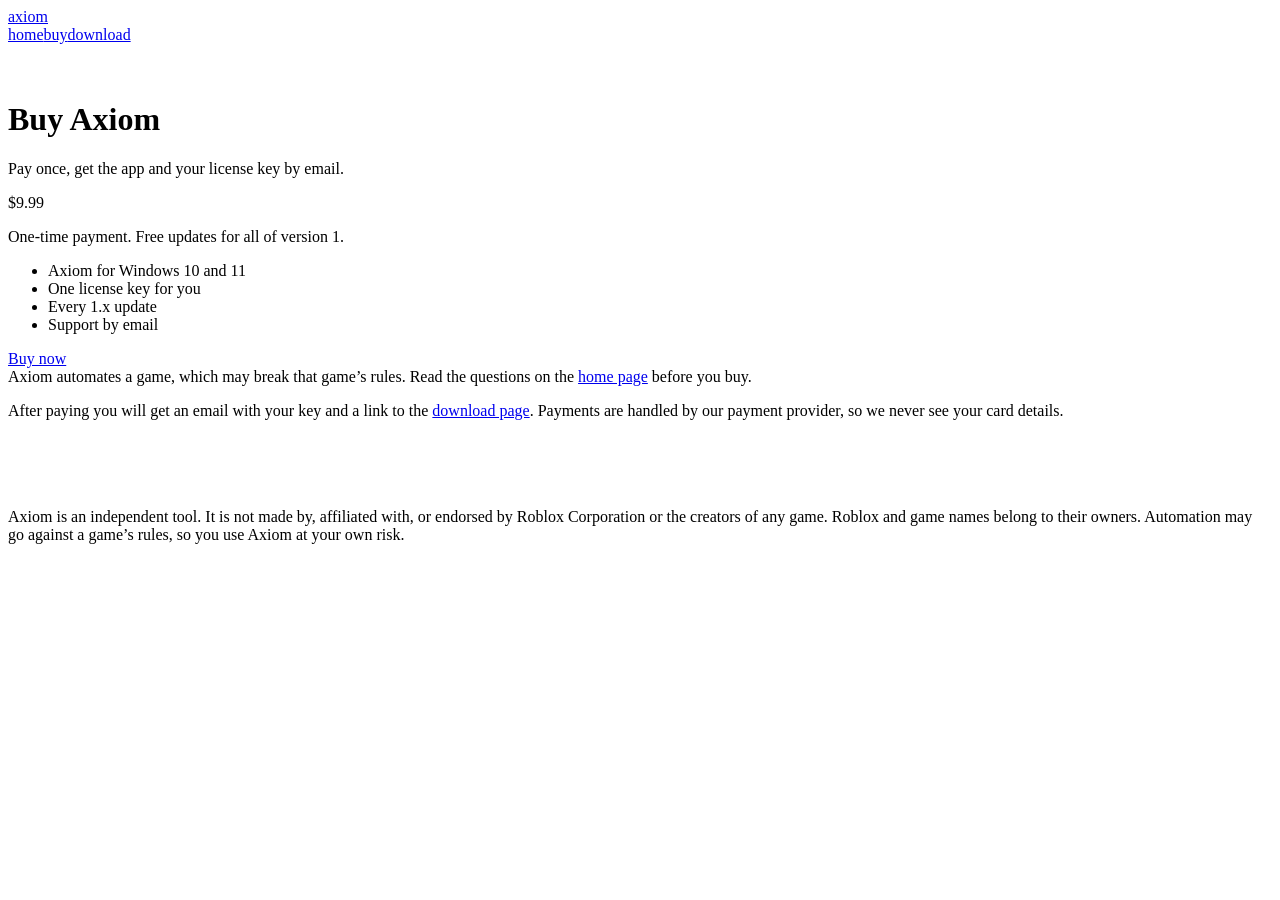
==== buy.html @ 4219f77c "Add files via upload" ====
<!doctype html><html lang="en"><head><meta charset="utf-8"><meta name="viewport" content="width=device-width,initial-scale=1"><link rel="icon" href="axiom.ico"><link rel="stylesheet" href="style.css"><title>Buy Axiom</title></head><body>
<header><div class="wrap"><a class="brand" href="index.html"><img src="axiom.png" alt="">axiom</a>
<nav><a href="index.html">home</a><a href="buy.html" aria-current="page">buy</a><a href="download.html">download</a></nav></div></header>
<main class="wrap" style="padding-top:36px;padding-bottom:56px">
<h1>Buy Axiom</h1>
<p>Pay once, get the app and your license key by email.</p>
<div class="price"><p class="amt">$9.99</p><p class="muted">One-time payment. Free updates for all of version 1.</p>
<ul class="ticks"><li>Axiom for Windows 10 and 11</li><li>One license key for you</li><li>Every 1.x update</li><li>Support by email</li></ul>
<!-- replace CHECKOUT_URL with your LemonSqueezy, Gumroad or Stripe checkout link -->
<a class="btn go" href="CHECKOUT_URL">Buy now</a></div>
<div class="note">Axiom automates a game, which may break that game’s rules. Read the questions on the <a href="index.html#faq">home page</a> before you buy.</div>
<p class="muted">After paying you will get an email with your key and a link to the <a href="download.html">download page</a>. Payments are handled by our payment provider, so we never see your card details.</p>
</main>
<footer><div class="wrap"><p>Axiom is an independent tool. It is not made by, affiliated with, or endorsed by Roblox Corporation or the creators of any game. Roblox and game names belong to their owners. Automation may go against a game’s rules, so you use Axiom at your own risk.</p></div></footer></body></html>
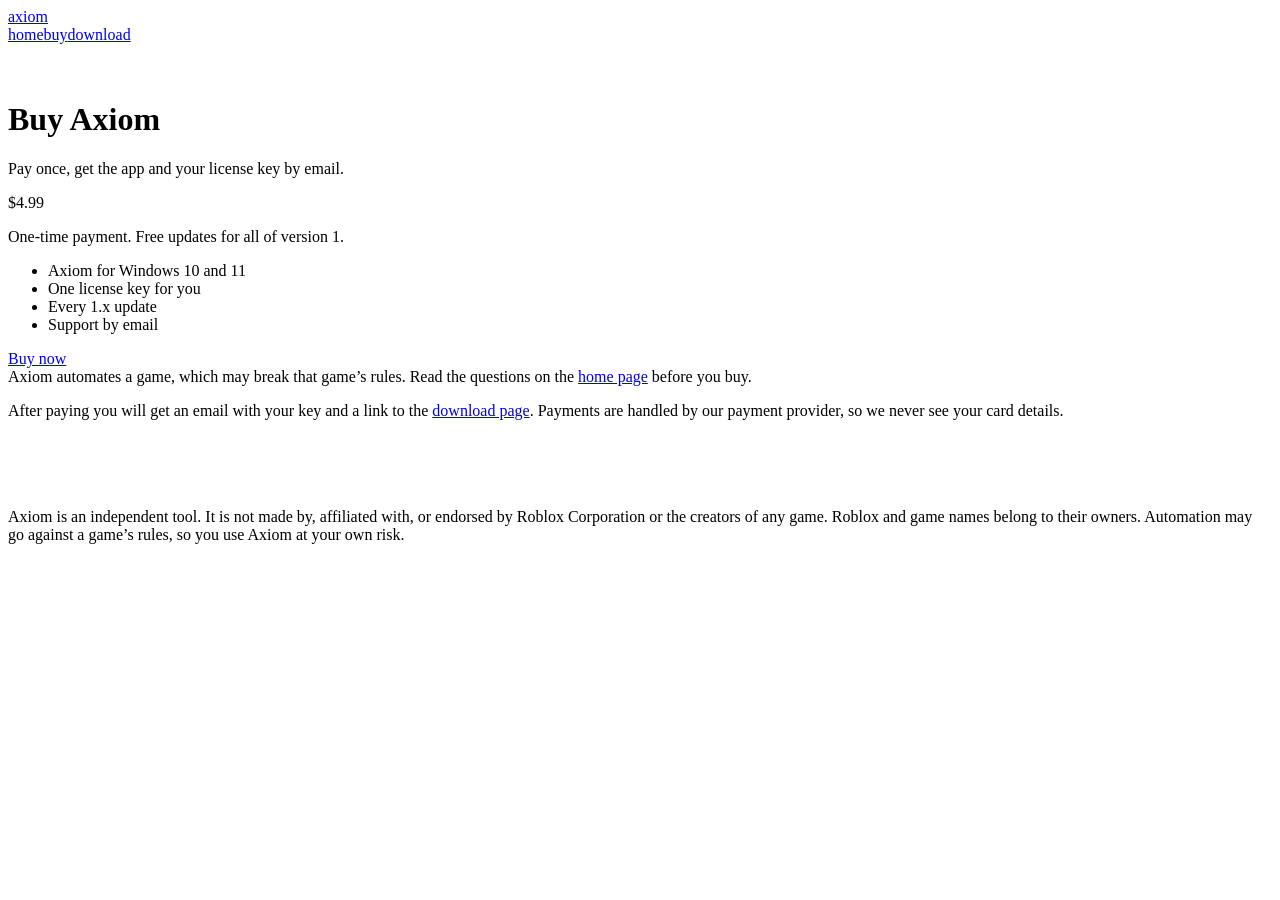
==== commit 92081935: "Update buy.html" ====
--- a/buy.html
+++ b/buy.html
@@ -4,7 +4,7 @@
 <main class="wrap" style="padding-top:36px;padding-bottom:56px">
 <h1>Buy Axiom</h1>
 <p>Pay once, get the app and your license key by email.</p>
-<div class="price"><p class="amt">$9.99</p><p class="muted">One-time payment. Free updates for all of version 1.</p>
+<div class="price"><p class="amt">$4.99</p><p class="muted">One-time payment. Free updates for all of version 1.</p>
 <ul class="ticks"><li>Axiom for Windows 10 and 11</li><li>One license key for you</li><li>Every 1.x update</li><li>Support by email</li></ul>
 <!-- replace CHECKOUT_URL with your LemonSqueezy, Gumroad or Stripe checkout link -->
 <a class="btn go" href="CHECKOUT_URL">Buy now</a></div>
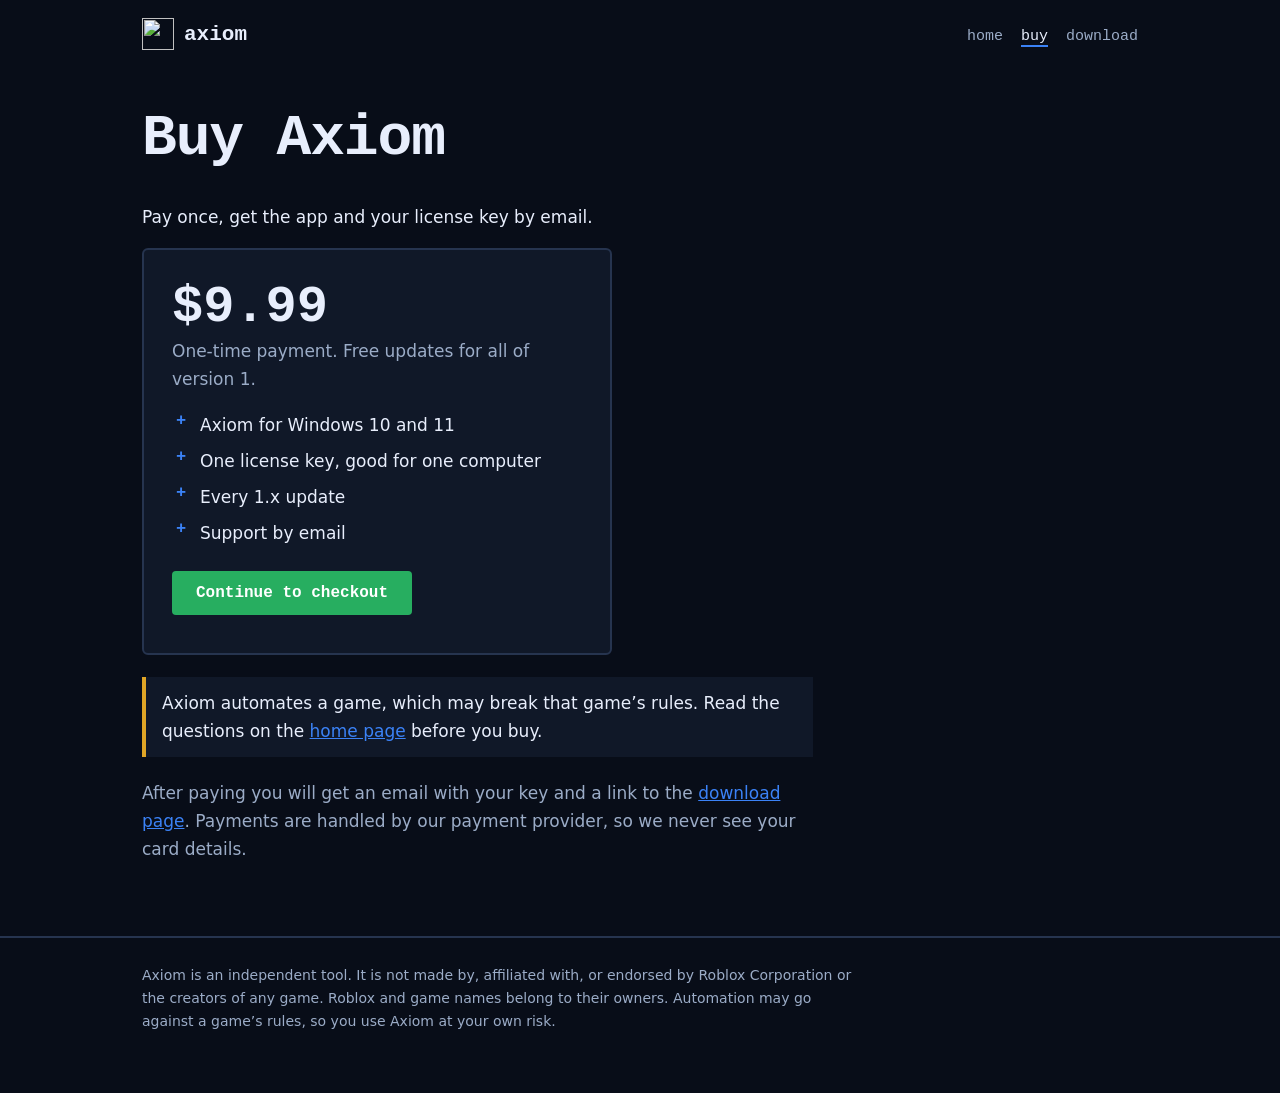
==== commit c28b3485: "Add files via upload" ====
--- a/buy.html
+++ b/buy.html
@@ -4,10 +4,9 @@
 <main class="wrap" style="padding-top:36px;padding-bottom:56px">
 <h1>Buy Axiom</h1>
 <p>Pay once, get the app and your license key by email.</p>
-<div class="price"><p class="amt">$4.99</p><p class="muted">One-time payment. Free updates for all of version 1.</p>
-<ul class="ticks"><li>Axiom for Windows 10 and 11</li><li>One license key for you</li><li>Every 1.x update</li><li>Support by email</li></ul>
-<!-- replace CHECKOUT_URL with your LemonSqueezy, Gumroad or Stripe checkout link -->
-<a class="btn go" href="CHECKOUT_URL">Buy now</a></div>
+<div class="price"><p class="amt">$9.99</p><p class="muted">One-time payment. Free updates for all of version 1.</p>
+<ul class="ticks"><li>Axiom for Windows 10 and 11</li><li>One license key, good for one computer</li><li>Every 1.x update</li><li>Support by email</li></ul>
+<a class="btn go" href="checkout.html">Continue to checkout</a></div>
 <div class="note">Axiom automates a game, which may break that game’s rules. Read the questions on the <a href="index.html#faq">home page</a> before you buy.</div>
 <p class="muted">After paying you will get an email with your key and a link to the <a href="download.html">download page</a>. Payments are handled by our payment provider, so we never see your card details.</p>
 </main>
--- a/style.css
+++ b/style.css
@@ -0,0 +1,57 @@
+:root{--bg:#080d18;--panel:#101828;--panel2:#192338;--line:#26344f;--text:#e8eefc;--muted:#9bacc7;--accent:#3b82f6;--go:#27ae60;--mono:Consolas,"SF Mono","Cascadia Mono",Menlo,monospace}
+*{box-sizing:border-box}
+html{scroll-behavior:smooth}
+body{margin:0;background:var(--bg);color:var(--text);font:17px/1.65 system-ui,"Segoe UI",sans-serif}
+a{color:var(--accent)}
+:focus-visible{outline:3px solid var(--accent);outline-offset:3px}
+.wrap{max-width:1040px;margin:0 auto;padding:0 22px}
+header .wrap{display:flex;align-items:center;gap:22px;padding-top:18px;padding-bottom:18px}
+.brand{display:flex;align-items:center;gap:10px;font:700 21px var(--mono);color:var(--text);text-decoration:none;margin-right:auto}
+.brand img{width:32px;height:32px}
+nav a{color:var(--muted);text-decoration:none;font:15px var(--mono);margin-left:18px}
+nav a:hover,nav a[aria-current]{color:var(--text)}
+nav a[aria-current]{border-bottom:2px solid var(--accent)}
+h1,h2,h3{font-family:var(--mono);line-height:1.2;margin:0 0 .5em}
+h1{font-size:clamp(34px,6vw,58px);letter-spacing:-.02em}
+h2{font-size:27px;margin-top:0}
+p{margin:0 0 1em;max-width:62ch}
+.muted{color:var(--muted)}
+.btn{display:inline-block;padding:13px 24px;border-radius:4px;background:var(--accent);color:#fff;text-decoration:none;font:700 16px var(--mono);margin:0 10px 10px 0}
+.btn.alt{background:var(--panel2);border:2px solid var(--line)}
+.btn.go{background:var(--go)}
+.hero{display:grid;grid-template-columns:1.1fr .9fr;gap:44px;align-items:center;padding:56px 0 64px}
+.mock{background:var(--panel);border:2px solid var(--line);border-radius:6px;padding:20px;font-family:var(--mono)}
+.mock .top{display:flex;align-items:center;gap:10px;margin-bottom:14px}
+.mock .top img{width:26px;height:26px}
+.mock .tag{margin-left:auto;font-size:13px;color:#2ecc71}
+.mock .state{font-size:30px;font-weight:700;margin:0}
+.mock .cur{animation:blink 1s steps(1) infinite}
+.mock .sub{color:var(--muted);font-size:14px;margin:0 0 14px}
+.mock .go{background:var(--go);border-radius:4px;padding:13px;text-align:center;font-weight:700;margin-bottom:8px}
+.mock .two{display:grid;grid-template-columns:1fr 1fr;gap:8px;margin-bottom:12px}
+.mock .two span{background:var(--panel2);border-radius:4px;padding:8px;text-align:center;font-size:14px}
+.mock .clock{background:var(--panel2);border:2px solid var(--line);border-radius:4px;padding:8px 14px;font-size:30px;font-weight:700;color:var(--accent)}
+.keys{margin-top:14px;font-size:13px;color:var(--muted)}
+kbd{font:700 12px var(--mono);background:var(--panel2);border:2px solid var(--line);border-radius:4px;padding:2px 7px;color:var(--text)}
+@keyframes blink{50%{opacity:0}}
+@media (prefers-reduced-motion:reduce){.mock .cur{animation:none}html{scroll-behavior:auto}}
+section{padding:44px 0;border-top:2px solid var(--line)}
+dl{margin:0}
+dl div{display:grid;grid-template-columns:230px 1fr;gap:6px 28px;padding:16px 0;border-bottom:1px solid var(--line)}
+dt{font:700 17px var(--mono)}
+dd{margin:0;color:var(--muted)}
+details{border-bottom:1px solid var(--line);padding:14px 0}
+summary{cursor:pointer;font:700 17px var(--mono)}
+details p{margin:10px 0 0;color:var(--muted)}
+.price{background:var(--panel);border:2px solid var(--line);border-radius:6px;padding:28px;max-width:470px}
+.price .amt{font:700 52px var(--mono);margin:0}
+ul.ticks{padding-left:0;list-style:none;margin:18px 0 24px}
+ul.ticks li{padding-left:28px;position:relative;margin-bottom:8px}
+ul.ticks li:before{content:"+";position:absolute;left:4px;color:var(--accent);font:700 17px var(--mono)}
+ol.steps{padding-left:22px;max-width:62ch}
+ol.steps li{margin-bottom:12px}
+.note{border-left:4px solid #e0a526;background:var(--panel);padding:12px 16px;max-width:62ch;margin:22px 0}
+footer{border-top:2px solid var(--line);padding:26px 0 44px;color:var(--muted);font-size:14px}
+footer p{max-width:80ch}
+@media (max-width:760px){.hero{grid-template-columns:1fr;padding-top:30px}dl div{grid-template-columns:1fr}nav a{margin-left:12px}header .wrap{flex-wrap:wrap}}
+.ack{display:flex;gap:12px;align-items:flex-start;margin:20px 0;max-width:62ch;cursor:pointer}.ack input{width:22px;height:22px;margin-top:4px;accent-color:var(--accent);flex:none}
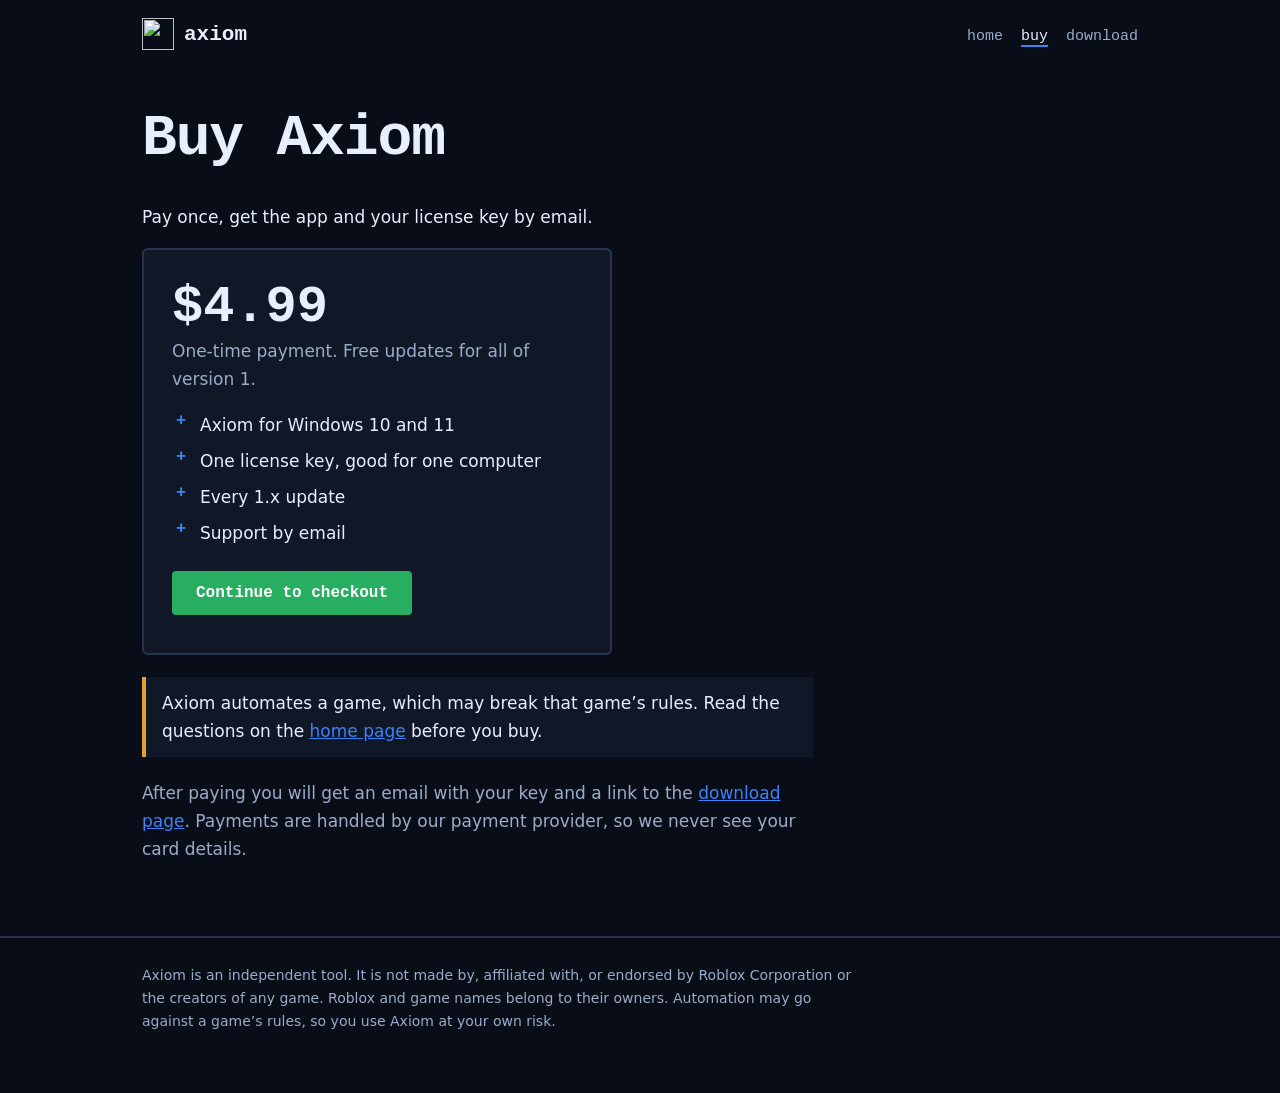
==== commit 0e75a490: "Update buy.html" ====
--- a/buy.html
+++ b/buy.html
@@ -4,7 +4,7 @@
 <main class="wrap" style="padding-top:36px;padding-bottom:56px">
 <h1>Buy Axiom</h1>
 <p>Pay once, get the app and your license key by email.</p>
-<div class="price"><p class="amt">$9.99</p><p class="muted">One-time payment. Free updates for all of version 1.</p>
+<div class="price"><p class="amt">$4.99</p><p class="muted">One-time payment. Free updates for all of version 1.</p>
 <ul class="ticks"><li>Axiom for Windows 10 and 11</li><li>One license key, good for one computer</li><li>Every 1.x update</li><li>Support by email</li></ul>
 <a class="btn go" href="checkout.html">Continue to checkout</a></div>
 <div class="note">Axiom automates a game, which may break that game’s rules. Read the questions on the <a href="index.html#faq">home page</a> before you buy.</div>
